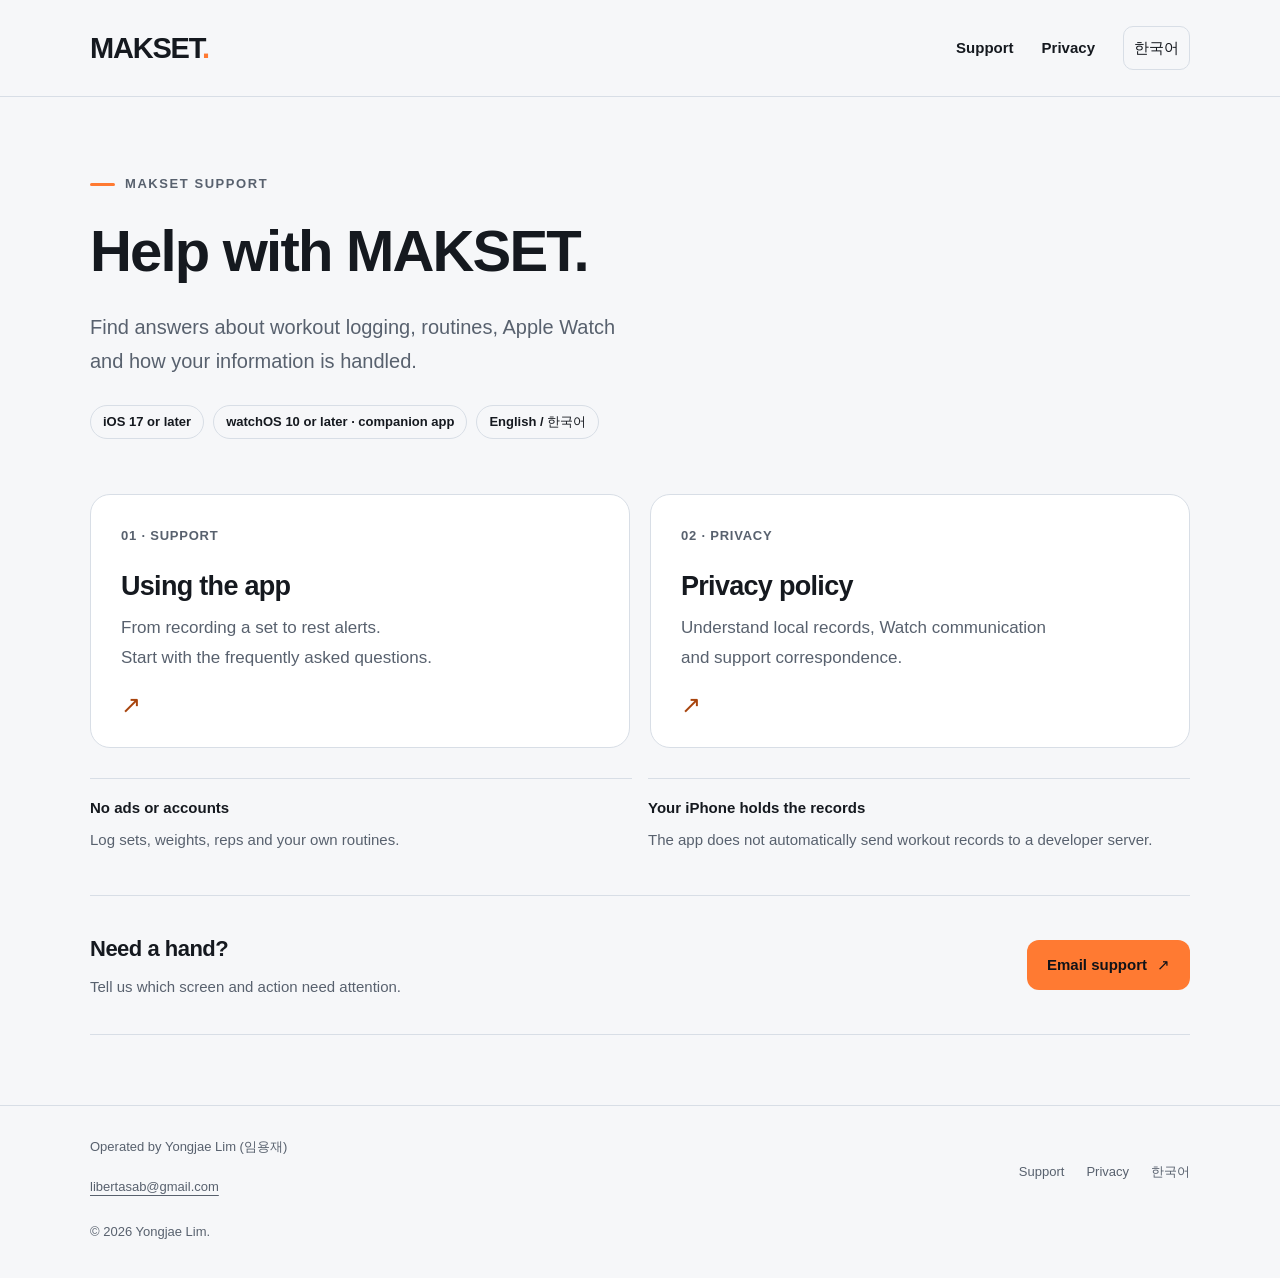
==== en/index.html @ 8f8c67a9 "Publish Makset support and privacy pages" ====
<!doctype html>
<html lang="en"><head><meta charset="utf-8"><meta name="viewport" content="width=device-width,initial-scale=1"><meta name="color-scheme" content="dark light"><title>MAKSET. · Support &amp; privacy</title><meta name="description" content="Support, Apple Watch companion help and privacy information for the MAKSET workout logging app."><link rel="canonical" href="https://yongjaelim.github.io/makset-support/en/"><link rel="alternate" hreflang="ko" href="https://yongjaelim.github.io/makset-support/"><link rel="alternate" hreflang="en" href="https://yongjaelim.github.io/makset-support/en/"><link rel="alternate" hreflang="x-default" href="https://yongjaelim.github.io/makset-support/en/"><link rel="icon" href="../favicon.svg" type="image/svg+xml"><link rel="stylesheet" href="../styles.css"><meta property="og:type" content="website"><meta property="og:site_name" content="MAKSET."><meta property="og:title" content="MAKSET. · Support &amp; privacy"><meta property="og:description" content="Support, Apple Watch companion help and privacy information for the MAKSET workout logging app."><meta property="og:url" content="https://yongjaelim.github.io/makset-support/en/"></head>
<body><a class="skip" href="#main">Skip to content</a><header class="site-header"><div class="shell header-inner"><a class="wordmark" href="./" aria-label="MAKSET.">MAKSET<span aria-hidden="true">.</span></a><nav aria-label="Main navigation"><a href="support/">Support</a><a href="privacy/">Privacy</a><a class="language" href="../" lang="ko" hreflang="ko" aria-label="한국어">한국어</a></nav></div></header>
<main id="main" class="shell"><header class="hero"><p class="eyebrow">MAKSET SUPPORT</p><h1>Help with MAKSET.</h1><p class="lead">Find answers about workout logging, routines, Apple Watch<br>and how your information is handled.</p><div class="pills"><span class="pill">iOS 17 or later</span><span class="pill">watchOS 10 or later · companion app</span><span class="pill">English / 한국어</span></div></header><div class="home-grid"><a class="entry" href="support/"><small>01 · SUPPORT</small><h2>Using the app</h2><p>From recording a set to rest alerts.<br>Start with the frequently asked questions.</p><span class="arrow" aria-hidden="true">↗</span></a><a class="entry" href="privacy/"><small>02 · PRIVACY</small><h2>Privacy policy</h2><p>Understand local records, Watch communication<br>and support correspondence.</p><span class="arrow" aria-hidden="true">↗</span></a></div><section class="small-grid" aria-label="App principles"><div><strong>No ads or accounts</strong><p>Log sets, weights, reps and your own routines.</p></div><div><strong>Your iPhone holds the records</strong><p>The app does not automatically send workout records to a developer server.</p></div></section><section class="contact-panel" aria-labelledby="contact-title"><div><h2 id="contact-title">Need a hand?</h2><p>Tell us which screen and action need attention.</p></div><a class="button" href="mailto:libertasab@gmail.com">Email support <span aria-hidden="true">↗</span></a></section></main><footer class="site-footer"><div class="shell"><div class="footer-top"><div><p class="operator">Operated by Yongjae Lim (임용재)</p><a class="footer-mail" href="mailto:libertasab@gmail.com">libertasab@gmail.com</a></div><div class="footer-links"><a href="support/">Support</a><a href="privacy/">Privacy</a><a href="../" lang="ko" hreflang="ko">한국어</a></div></div><p class="copyright">© 2026 Yongjae Lim.</p></div></footer></body></html>
---- styles.css ----
@charset "UTF-8";
:root{color-scheme:dark light;--bg:#111318;--surface:#1b1f26;--surface-raised:#21252c;--text:#f6f7f9;--muted:#adb3bc;--line:#343a45;--accent:#ff7a32;--accent-text:#ff9b65;--on-accent:#111318;--radius:20px;font-synthesis:none}
@media(prefers-color-scheme:light){:root{--bg:#f6f7f9;--surface:#fff;--surface-raised:#e9edf2;--text:#15191f;--muted:#58616e;--line:#d8dee6;--accent-text:#a8440d}}
*{box-sizing:border-box}html{scroll-behavior:smooth;scroll-padding-top:108px}body{margin:0;background:var(--bg);color:var(--text);font-family:-apple-system,BlinkMacSystemFont,"Segoe UI",sans-serif;font-size:17px;line-height:1.75;-webkit-font-smoothing:antialiased}a{color:inherit;text-decoration-thickness:1px;text-underline-offset:4px}a:hover{color:var(--accent-text)}a:focus-visible,summary:focus-visible{outline:3px solid var(--accent);outline-offset:6px;border-radius:4px}.skip{position:fixed;z-index:20;top:10px;left:10px;padding:10px 16px;background:var(--accent);color:var(--on-accent);transform:translateY(-160%);font-weight:700}.skip:focus{transform:none}.shell{width:min(1100px,calc(100% - 64px));margin-inline:auto}.site-header{border-bottom:1px solid var(--line)}.header-inner{min-height:96px;display:flex;align-items:center;justify-content:space-between;gap:28px}.wordmark{font-size:29px;line-height:1;font-weight:900;letter-spacing:-1.2px;text-decoration:none;white-space:nowrap}.wordmark span{color:var(--accent)}nav{display:flex;align-items:center;gap:28px;font-size:15px;font-weight:650}nav a{display:inline-flex;align-items:center;min-height:44px;text-decoration:none}nav a[aria-current="page"]{color:var(--accent-text)}.language{border:1px solid var(--line);border-radius:10px;min-width:46px;justify-content:center;padding:0 10px}.hero{padding:76px 0 55px;max-width:790px}.eyebrow{display:flex;align-items:center;gap:10px;color:var(--muted);font-size:13px;font-weight:750;letter-spacing:.12em;text-transform:uppercase;margin:0 0 20px}.eyebrow:before{content:"";width:25px;height:3px;background:var(--accent);border-radius:2px}.hero h1{font-size:clamp(34px,5vw,58px);line-height:1.22;letter-spacing:-1.8px;margin:0 0 23px;font-weight:850;word-break:keep-all}.hero p.lead{font-size:20px;line-height:1.7;color:var(--muted);margin:0;max-width:720px;word-break:keep-all}.pills{display:flex;gap:9px;flex-wrap:wrap;margin:27px 0 0}.pill{font-size:13px;font-weight:650;padding:5px 12px;border:1px solid var(--line);border-radius:30px}.home-grid{display:grid;grid-template-columns:1fr 1fr;gap:20px}.entry{display:flex;min-height:230px;flex-direction:column;align-items:flex-start;background:var(--surface);border:1px solid var(--line);border-radius:var(--radius);padding:30px;text-decoration:none}.entry small{font-variant-numeric:tabular-nums;color:var(--muted);font-size:13px;font-weight:700;letter-spacing:.06em}.entry h2{font-size:27px;line-height:1.35;letter-spacing:-.7px;margin:20px 0 9px}.entry p{color:var(--muted);margin:0 0 20px}.entry .arrow{margin-top:auto;font-size:24px;color:var(--accent-text);line-height:1}.contact-panel{display:flex;justify-content:space-between;align-items:center;gap:24px;padding:34px 0;border-top:1px solid var(--line);border-bottom:1px solid var(--line);margin:36px 0 0}.contact-panel h2{font-size:22px;margin:0 0 5px;letter-spacing:-.5px}.contact-panel p{margin:0;color:var(--muted);font-size:15px}.button{display:inline-flex;align-items:center;justify-content:center;gap:10px;min-height:50px;padding:12px 20px;background:var(--accent);color:var(--on-accent);border-radius:12px;text-decoration:none;font-size:15px;font-weight:800;white-space:nowrap}.button:hover{background:#ff9b65;color:var(--on-accent)}.quiet-note{font-size:14px;color:var(--muted);margin:24px 0 0}.content-layout{display:grid;grid-template-columns:minmax(0,760px) 250px;gap:65px;align-items:start;padding-bottom:60px}.article{min-width:0}.article section{padding:27px 0;border-top:1px solid var(--line)}.article section:first-child{padding-top:0;border-top:0}.article h2{font-size:25px;line-height:1.4;letter-spacing:-.7px;margin:0 0 16px;word-break:keep-all}.article h3{font-size:19px;margin:22px 0 10px;letter-spacing:-.3px}.article p{margin:12px 0;color:var(--muted);word-break:keep-all}.article strong{color:var(--text);font-weight:700}.article ul,.article ol{padding-left:24px;color:var(--muted);margin:12px 0}.article li+li{margin-top:8px}.article a{color:var(--accent-text)}.aside{position:sticky;top:30px;border-left:1px solid var(--line);padding-left:24px;font-size:14px}.aside strong{display:block;font-size:13px;letter-spacing:.02em;margin-bottom:13px}.aside a{display:block;min-height:36px;color:var(--muted);text-decoration:none;padding:4px 0}.aside a:hover{color:var(--accent-text)}.aside .aside-contact{margin-top:20px;padding-top:18px;border-top:1px solid var(--line)}.aside-contact a{overflow-wrap:anywhere;color:var(--accent-text)}.notice{padding:22px 25px;background:var(--surface);border:1px solid var(--line);border-radius:16px;margin-bottom:32px}.notice p{margin:0;color:var(--muted)}.notice strong{color:var(--text)}.effective{margin-top:24px;font-size:14px;color:var(--muted);font-variant-numeric:tabular-nums}.faq-group{margin-bottom:34px}.faq-group h2{margin-bottom:14px}.faq{border-top:1px solid var(--line)}details{border-bottom:1px solid var(--line)}summary{display:flex;justify-content:space-between;align-items:center;gap:22px;list-style:none;min-height:68px;padding:18px 0;font-weight:700;line-height:1.55;cursor:pointer}summary::-webkit-details-marker{display:none}summary:after{content:"+";font-size:24px;font-weight:400;color:var(--muted);flex:0 0 auto}details[open] summary:after{content:"−"}details .answer{padding:0 22px 22px 0;color:var(--muted)}details .answer p{margin:0 0 10px}details .answer p:last-child{margin-bottom:0}.request-box{padding:26px;background:var(--surface);border:1px solid var(--line);border-radius:16px;margin-top:16px}.request-box ol{margin-bottom:24px}.site-footer{margin-top:70px;padding:30px 0 34px;border-top:1px solid var(--line);color:var(--muted);font-size:13px}.footer-top{display:flex;align-items:center;justify-content:space-between;gap:20px;margin-bottom:12px}.footer-links{display:flex;gap:22px;flex-wrap:wrap}.footer-links a{min-height:44px;display:inline-flex;align-items:center;text-decoration:none}.copyright{margin:0}.operator{margin:0 0 6px}.footer-mail{display:inline-flex;align-items:center;min-height:44px;overflow-wrap:anywhere}.small-grid{display:grid;grid-template-columns:1fr 1fr;gap:16px;margin-top:30px}.small-grid div{border-top:1px solid var(--line);padding-top:16px}.small-grid strong{display:block;font-size:15px}.small-grid p{font-size:15px;margin:6px 0;color:var(--muted)}
@media(max-width:800px){.content-layout{grid-template-columns:1fr;gap:24px}.aside{display:none}.hero{padding-top:52px}.hero h1{letter-spacing:-1.1px}.contact-panel{align-items:flex-start;flex-direction:column;gap:20px}.footer-top{align-items:flex-start;flex-direction:column}.home-grid{gap:14px}.entry{padding:25px}}
@media(max-width:540px){.shell{width:calc(100% - 40px)}.header-inner{min-height:82px;gap:14px;flex-wrap:wrap;padding:20px 0 14px}.wordmark{font-size:27px}nav{gap:17px;font-size:14px}nav .language{min-width:42px;padding-inline:9px}.hero{padding:42px 0 34px}.hero p.lead{font-size:18px}.hero h1{font-size:34px}.home-grid{grid-template-columns:1fr}.entry{min-height:210px}.entry h2{font-size:25px}.contact-panel{padding:27px 0}.button{min-height:50px}.notice{padding:20px}.article h2{font-size:23px}.article p,.article li{font-size:16px}.small-grid{grid-template-columns:1fr}.site-footer{margin-top:48px}.footer-links{gap:18px}summary{min-height:66px;font-size:16px}.request-box{padding:22px}.content-layout{padding-bottom:20px}}
@media(prefers-reduced-motion:reduce){html{scroll-behavior:auto}*{transition:none!important}}
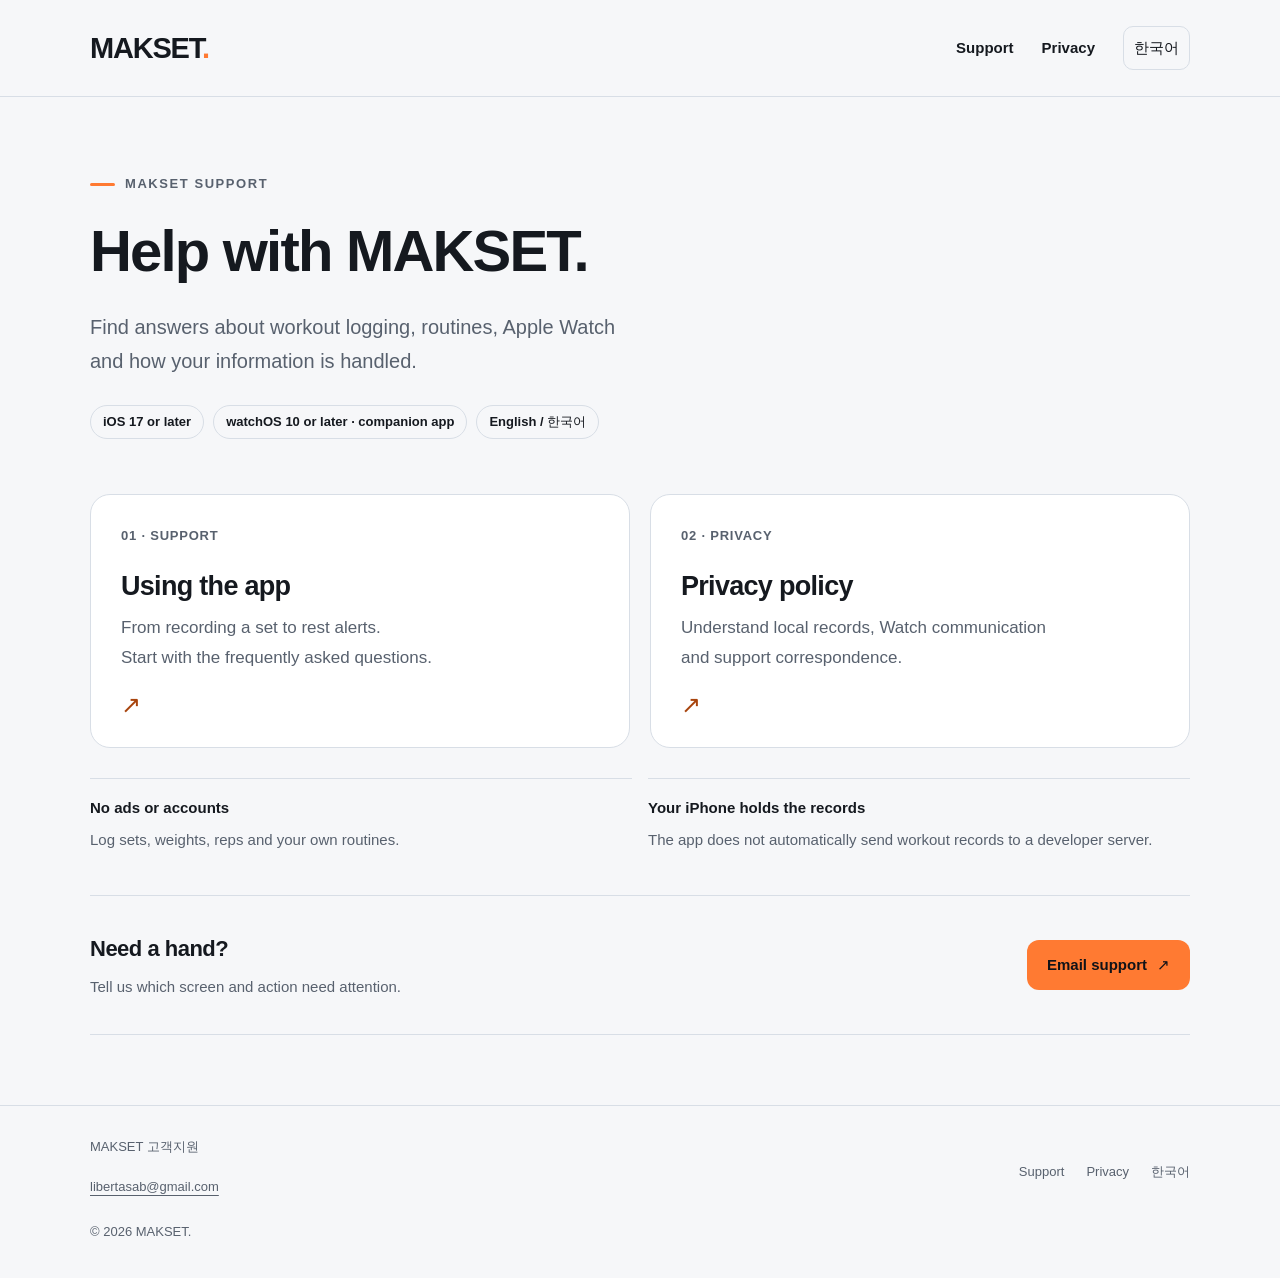
==== commit 66f6fd02: "Use MAKSET support branding on general pages" ====
--- a/en/index.html
+++ b/en/index.html
@@ -1,4 +1,4 @@
 <!doctype html>
 <html lang="en"><head><meta charset="utf-8"><meta name="viewport" content="width=device-width,initial-scale=1"><meta name="color-scheme" content="dark light"><title>MAKSET. · Support &amp; privacy</title><meta name="description" content="Support, Apple Watch companion help and privacy information for the MAKSET workout logging app."><link rel="canonical" href="https://yongjaelim.github.io/makset-support/en/"><link rel="alternate" hreflang="ko" href="https://yongjaelim.github.io/makset-support/"><link rel="alternate" hreflang="en" href="https://yongjaelim.github.io/makset-support/en/"><link rel="alternate" hreflang="x-default" href="https://yongjaelim.github.io/makset-support/en/"><link rel="icon" href="../favicon.svg" type="image/svg+xml"><link rel="stylesheet" href="../styles.css"><meta property="og:type" content="website"><meta property="og:site_name" content="MAKSET."><meta property="og:title" content="MAKSET. · Support &amp; privacy"><meta property="og:description" content="Support, Apple Watch companion help and privacy information for the MAKSET workout logging app."><meta property="og:url" content="https://yongjaelim.github.io/makset-support/en/"></head>
 <body><a class="skip" href="#main">Skip to content</a><header class="site-header"><div class="shell header-inner"><a class="wordmark" href="./" aria-label="MAKSET.">MAKSET<span aria-hidden="true">.</span></a><nav aria-label="Main navigation"><a href="support/">Support</a><a href="privacy/">Privacy</a><a class="language" href="../" lang="ko" hreflang="ko" aria-label="한국어">한국어</a></nav></div></header>
-<main id="main" class="shell"><header class="hero"><p class="eyebrow">MAKSET SUPPORT</p><h1>Help with MAKSET.</h1><p class="lead">Find answers about workout logging, routines, Apple Watch<br>and how your information is handled.</p><div class="pills"><span class="pill">iOS 17 or later</span><span class="pill">watchOS 10 or later · companion app</span><span class="pill">English / 한국어</span></div></header><div class="home-grid"><a class="entry" href="support/"><small>01 · SUPPORT</small><h2>Using the app</h2><p>From recording a set to rest alerts.<br>Start with the frequently asked questions.</p><span class="arrow" aria-hidden="true">↗</span></a><a class="entry" href="privacy/"><small>02 · PRIVACY</small><h2>Privacy policy</h2><p>Understand local records, Watch communication<br>and support correspondence.</p><span class="arrow" aria-hidden="true">↗</span></a></div><section class="small-grid" aria-label="App principles"><div><strong>No ads or accounts</strong><p>Log sets, weights, reps and your own routines.</p></div><div><strong>Your iPhone holds the records</strong><p>The app does not automatically send workout records to a developer server.</p></div></section><section class="contact-panel" aria-labelledby="contact-title"><div><h2 id="contact-title">Need a hand?</h2><p>Tell us which screen and action need attention.</p></div><a class="button" href="mailto:libertasab@gmail.com">Email support <span aria-hidden="true">↗</span></a></section></main><footer class="site-footer"><div class="shell"><div class="footer-top"><div><p class="operator">Operated by Yongjae Lim (임용재)</p><a class="footer-mail" href="mailto:libertasab@gmail.com">libertasab@gmail.com</a></div><div class="footer-links"><a href="support/">Support</a><a href="privacy/">Privacy</a><a href="../" lang="ko" hreflang="ko">한국어</a></div></div><p class="copyright">© 2026 Yongjae Lim.</p></div></footer></body></html>+<main id="main" class="shell"><header class="hero"><p class="eyebrow">MAKSET SUPPORT</p><h1>Help with MAKSET.</h1><p class="lead">Find answers about workout logging, routines, Apple Watch<br>and how your information is handled.</p><div class="pills"><span class="pill">iOS 17 or later</span><span class="pill">watchOS 10 or later · companion app</span><span class="pill">English / 한국어</span></div></header><div class="home-grid"><a class="entry" href="support/"><small>01 · SUPPORT</small><h2>Using the app</h2><p>From recording a set to rest alerts.<br>Start with the frequently asked questions.</p><span class="arrow" aria-hidden="true">↗</span></a><a class="entry" href="privacy/"><small>02 · PRIVACY</small><h2>Privacy policy</h2><p>Understand local records, Watch communication<br>and support correspondence.</p><span class="arrow" aria-hidden="true">↗</span></a></div><section class="small-grid" aria-label="App principles"><div><strong>No ads or accounts</strong><p>Log sets, weights, reps and your own routines.</p></div><div><strong>Your iPhone holds the records</strong><p>The app does not automatically send workout records to a developer server.</p></div></section><section class="contact-panel" aria-labelledby="contact-title"><div><h2 id="contact-title">Need a hand?</h2><p>Tell us which screen and action need attention.</p></div><a class="button" href="mailto:libertasab@gmail.com">Email support <span aria-hidden="true">↗</span></a></section></main><footer class="site-footer"><div class="shell"><div class="footer-top"><div><p class="operator">MAKSET 고객지원</p><a class="footer-mail" href="mailto:libertasab@gmail.com">libertasab@gmail.com</a></div><div class="footer-links"><a href="support/">Support</a><a href="privacy/">Privacy</a><a href="../" lang="ko" hreflang="ko">한국어</a></div></div><p class="copyright">© 2026 MAKSET.</p></div></footer></body></html>
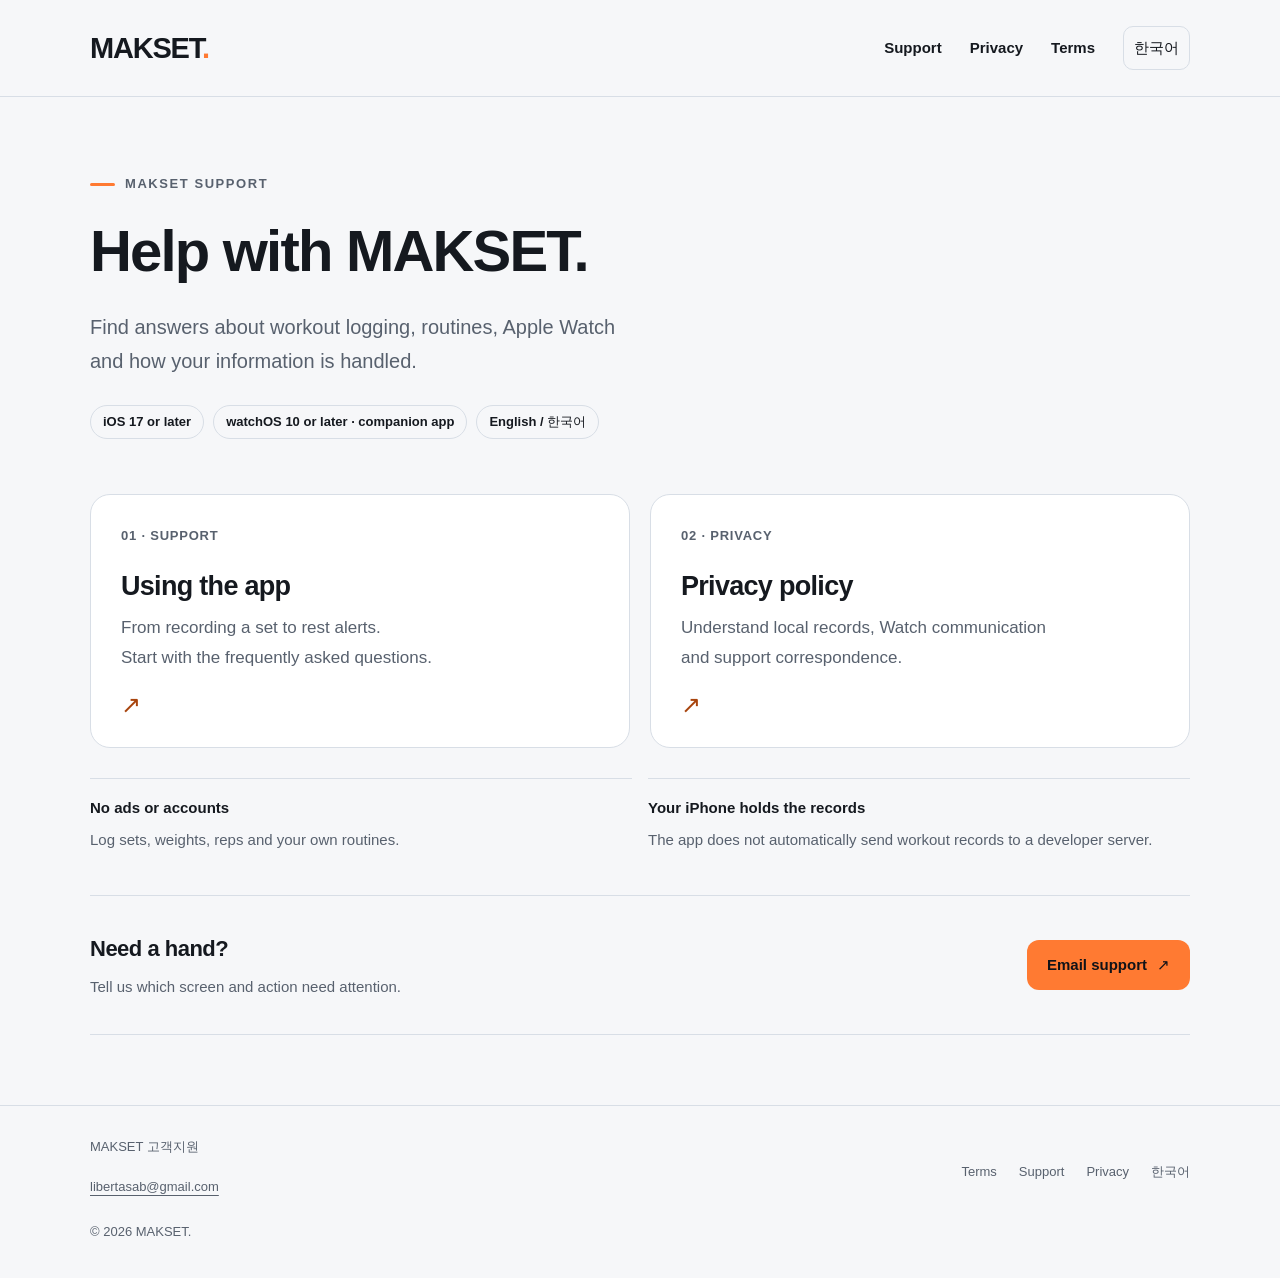
==== commit b3ba244e: "Add MAKSET community terms and updated privacy notices" ====
--- a/en/index.html
+++ b/en/index.html
@@ -1,4 +1,4 @@
 <!doctype html>
 <html lang="en"><head><meta charset="utf-8"><meta name="viewport" content="width=device-width,initial-scale=1"><meta name="color-scheme" content="dark light"><title>MAKSET. · Support &amp; privacy</title><meta name="description" content="Support, Apple Watch companion help and privacy information for the MAKSET workout logging app."><link rel="canonical" href="https://yongjaelim.github.io/makset-support/en/"><link rel="alternate" hreflang="ko" href="https://yongjaelim.github.io/makset-support/"><link rel="alternate" hreflang="en" href="https://yongjaelim.github.io/makset-support/en/"><link rel="alternate" hreflang="x-default" href="https://yongjaelim.github.io/makset-support/en/"><link rel="icon" href="../favicon.svg" type="image/svg+xml"><link rel="stylesheet" href="../styles.css"><meta property="og:type" content="website"><meta property="og:site_name" content="MAKSET."><meta property="og:title" content="MAKSET. · Support &amp; privacy"><meta property="og:description" content="Support, Apple Watch companion help and privacy information for the MAKSET workout logging app."><meta property="og:url" content="https://yongjaelim.github.io/makset-support/en/"></head>
-<body><a class="skip" href="#main">Skip to content</a><header class="site-header"><div class="shell header-inner"><a class="wordmark" href="./" aria-label="MAKSET.">MAKSET<span aria-hidden="true">.</span></a><nav aria-label="Main navigation"><a href="support/">Support</a><a href="privacy/">Privacy</a><a class="language" href="../" lang="ko" hreflang="ko" aria-label="한국어">한국어</a></nav></div></header>
-<main id="main" class="shell"><header class="hero"><p class="eyebrow">MAKSET SUPPORT</p><h1>Help with MAKSET.</h1><p class="lead">Find answers about workout logging, routines, Apple Watch<br>and how your information is handled.</p><div class="pills"><span class="pill">iOS 17 or later</span><span class="pill">watchOS 10 or later · companion app</span><span class="pill">English / 한국어</span></div></header><div class="home-grid"><a class="entry" href="support/"><small>01 · SUPPORT</small><h2>Using the app</h2><p>From recording a set to rest alerts.<br>Start with the frequently asked questions.</p><span class="arrow" aria-hidden="true">↗</span></a><a class="entry" href="privacy/"><small>02 · PRIVACY</small><h2>Privacy policy</h2><p>Understand local records, Watch communication<br>and support correspondence.</p><span class="arrow" aria-hidden="true">↗</span></a></div><section class="small-grid" aria-label="App principles"><div><strong>No ads or accounts</strong><p>Log sets, weights, reps and your own routines.</p></div><div><strong>Your iPhone holds the records</strong><p>The app does not automatically send workout records to a developer server.</p></div></section><section class="contact-panel" aria-labelledby="contact-title"><div><h2 id="contact-title">Need a hand?</h2><p>Tell us which screen and action need attention.</p></div><a class="button" href="mailto:libertasab@gmail.com">Email support <span aria-hidden="true">↗</span></a></section></main><footer class="site-footer"><div class="shell"><div class="footer-top"><div><p class="operator">MAKSET 고객지원</p><a class="footer-mail" href="mailto:libertasab@gmail.com">libertasab@gmail.com</a></div><div class="footer-links"><a href="support/">Support</a><a href="privacy/">Privacy</a><a href="../" lang="ko" hreflang="ko">한국어</a></div></div><p class="copyright">© 2026 MAKSET.</p></div></footer></body></html>+<body><a class="skip" href="#main">Skip to content</a><header class="site-header"><div class="shell header-inner"><a class="wordmark" href="./" aria-label="MAKSET.">MAKSET<span aria-hidden="true">.</span></a><nav aria-label="Main navigation"><a href="support/">Support</a><a href="privacy/">Privacy</a><a href="terms/">Terms</a><a class="language" href="../" lang="ko" hreflang="ko" aria-label="한국어">한국어</a></nav></div></header>
+<main id="main" class="shell"><header class="hero"><p class="eyebrow">MAKSET SUPPORT</p><h1>Help with MAKSET.</h1><p class="lead">Find answers about workout logging, routines, Apple Watch<br>and how your information is handled.</p><div class="pills"><span class="pill">iOS 17 or later</span><span class="pill">watchOS 10 or later · companion app</span><span class="pill">English / 한국어</span></div></header><div class="home-grid"><a class="entry" href="support/"><small>01 · SUPPORT</small><h2>Using the app</h2><p>From recording a set to rest alerts.<br>Start with the frequently asked questions.</p><span class="arrow" aria-hidden="true">↗</span></a><a class="entry" href="privacy/"><small>02 · PRIVACY</small><h2>Privacy policy</h2><p>Understand local records, Watch communication<br>and support correspondence.</p><span class="arrow" aria-hidden="true">↗</span></a></div><section class="small-grid" aria-label="App principles"><div><strong>No ads or accounts</strong><p>Log sets, weights, reps and your own routines.</p></div><div><strong>Your iPhone holds the records</strong><p>The app does not automatically send workout records to a developer server.</p></div></section><section class="contact-panel" aria-labelledby="contact-title"><div><h2 id="contact-title">Need a hand?</h2><p>Tell us which screen and action need attention.</p></div><a class="button" href="mailto:libertasab@gmail.com">Email support <span aria-hidden="true">↗</span></a></section></main><footer class="site-footer"><div class="shell"><div class="footer-top"><div><p class="operator">MAKSET 고객지원</p><a class="footer-mail" href="mailto:libertasab@gmail.com">libertasab@gmail.com</a></div><div class="footer-links"><a href="terms/">Terms</a><a href="support/">Support</a><a href="privacy/">Privacy</a><a href="../" lang="ko" hreflang="ko">한국어</a></div></div><p class="copyright">© 2026 MAKSET.</p></div></footer></body></html>
